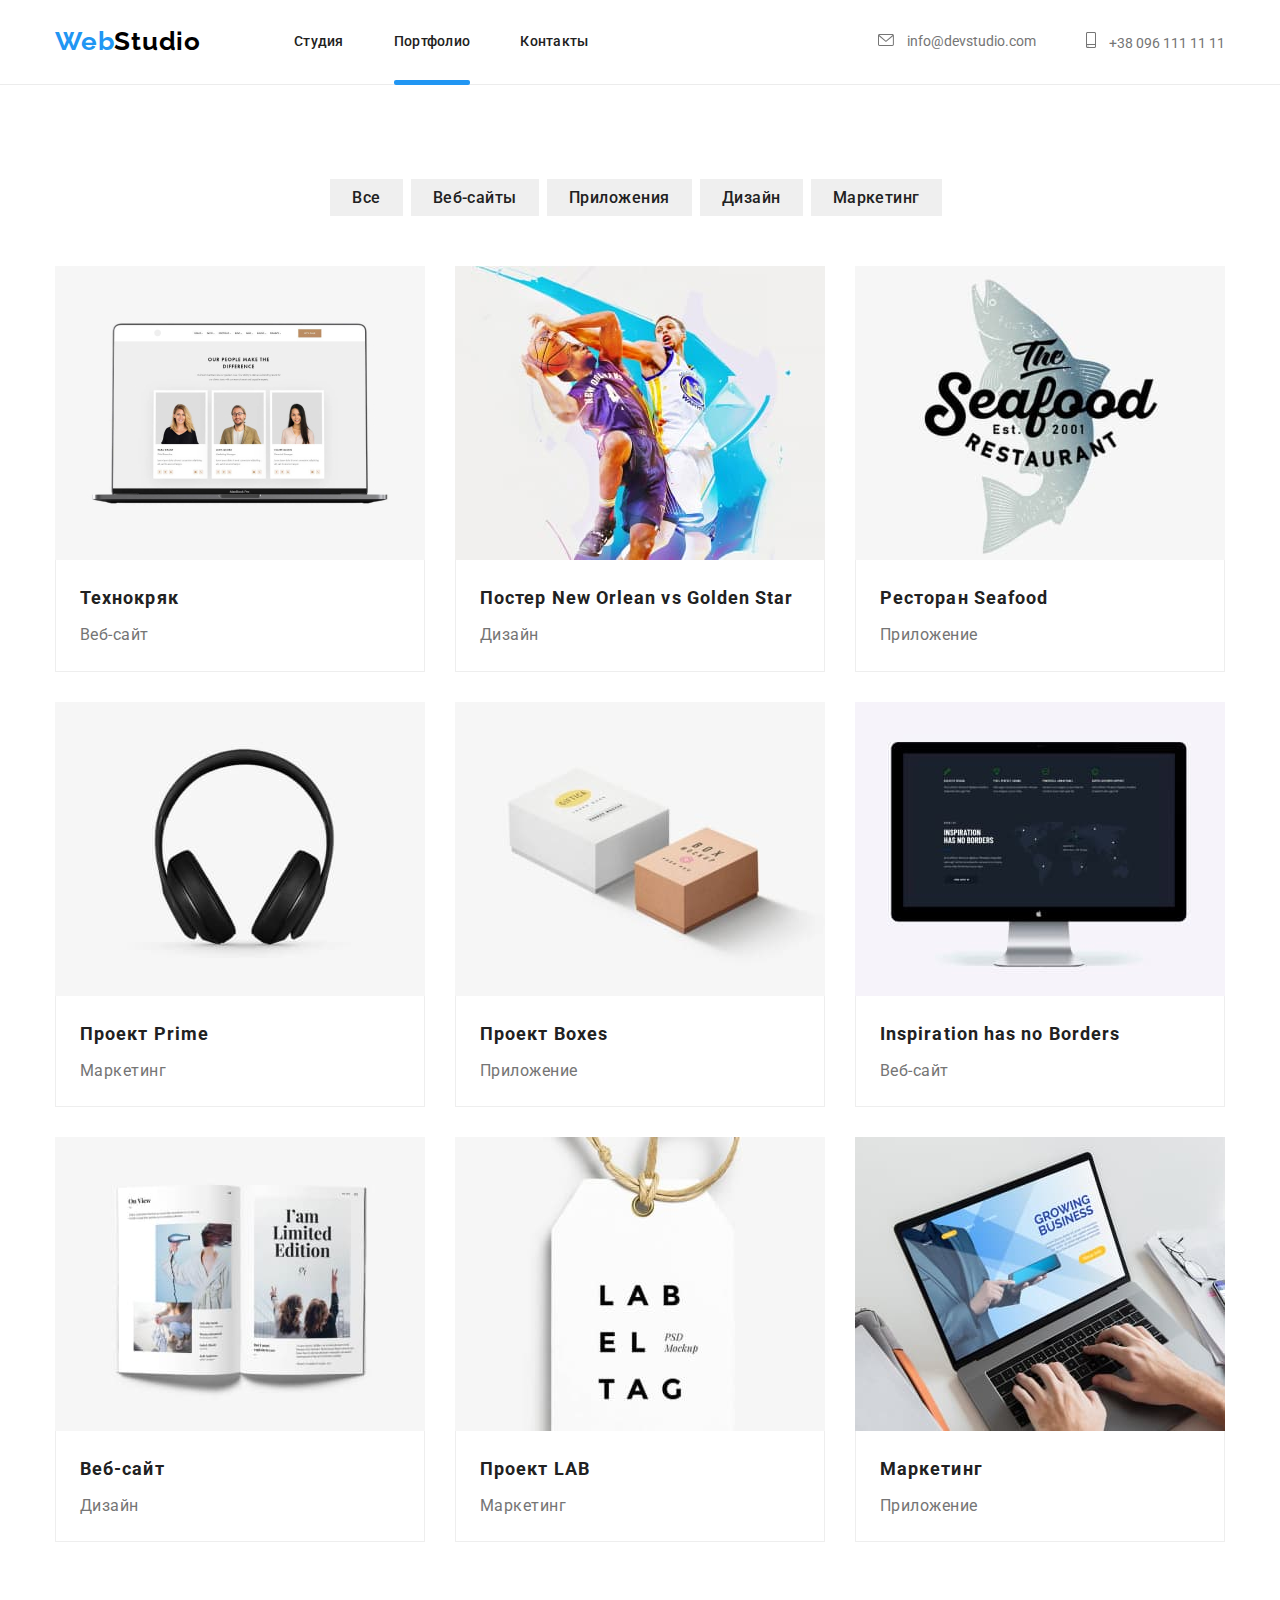
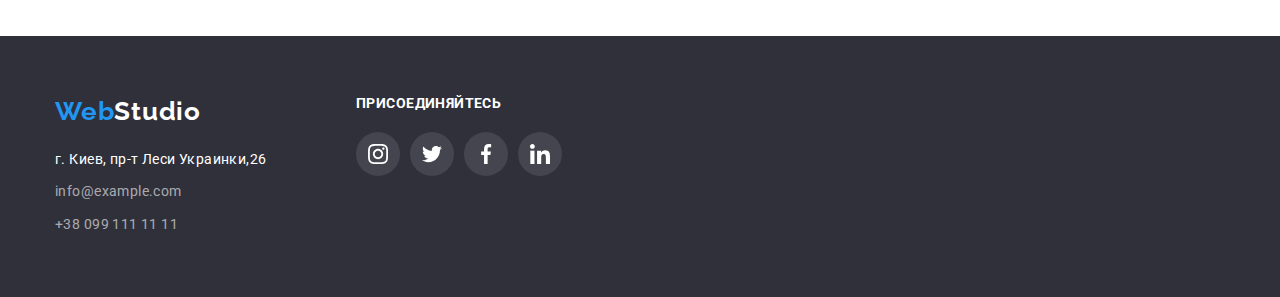
==== portfolio.html @ cd8141c8 "сохраняет файлы" ====
<!DOCTYPE html>
<html lang="ru">

<head>
    <meta charset="UTF-8">
    <meta http-equiv="X-UA-Compatible" content="IE=edge">
    <meta name="viewport" content="width=device-width, initial-scale=1.0">
    <title>Document</title>
    <link
        href="https://fonts.googleapis.com/css2?family=Raleway:wght@700&family=Roboto:wght@400;500;700;900&display=swap"
        rel="stylesheet">
        <link rel="stylesheet" href="https://cdnjs.cloudflare.com/ajax/libs/modern-normalize/1.1.0/modern-normalize.min.css">
    <link rel="stylesheet" href="./css/style.css">
</head>

<body>
    <header class="page-header">
        <div class="container ">
          <div class="main-nav">  
        <nav>

            <a href="/" class="logo">
                Web<samp class="logo-site">Studio</samp>
            </a>
            <ul class="site-nav list">
                <li class="item"><a href="./index.html" class="link">Студия</a></li>
                <li class="item"><a href="./portfolio.html" class="link current">Портфолио</a></li>
                <li class="item"><a href="" class="link">Контакты</a></li>
            </ul>
        </nav>

        <ul class="contacts-nav list">
            
            <li class="item ">
            
                <a href="info@devstudio.com" class="link-icon-mail">
                    <svg class="tel-icon" width="16" height="12">
                        <use href="./images/sprite.svg#icon-envelope"></use>
                    </svg>
                    info@devstudio.com </a>
            </li>
            
            <li class="item"><a href="+380961111111" class="link-icon-mail">
                    <svg class="tel-icon" width="10" height="16">
                        <use href="./images/sprite.svg#icon-smartphone"></use>
                    </svg> +38 096 111 11 11</a></li>
        </ul>
        </div>
        </div>

    </header>
        <main>
    <section class="section section-heder">
<ul class="list flex-button container">
    <li><button type="button" class="button-filter">Все</button></li>
    <li><button type="button" class="button-filter" >Веб-сайты</button></li>
    <li><button type="button" class="button-filter" >Приложения</button></li> 
    <li><button type="button" class="button-filter">Дизайн</button></li>
    <li><button type="button" class="button-filter" >Маркетинг</button></li>
</ul>
     <h1 class="works visually-hidden">Портфолио</h1>
    <ul class="container flex-set list">

     <li class="set-element">
          
             <div class="thumb-overlay">
        <img src="./images/img11.jpg" alt="Открытый ноутбук" width="370">
        <div class="overlay-text">Технокряк это современная площадка распространения коронавируса. Компании используют эту платформу для цифрового
        шпионажа и атак на защищённые сервера конкурентов.</div>
        </div>
        <div class="card-content"> 
        <h2 class="works-title">Технокряк</h2>
        <p class="works-text">Веб-сайт</p>
        </div>
       
    </li>
    <li class="set-element">

        <div class="thumb-overlay">
        <img src="./images/img12.jpg" alt="Два спортсмена играют в баскетбол" width="370" >
        <div class="overlay-text">Технокряк это современная площадка распространения коронавируса. Компании используют эту платформу для цифрового
        шпионажа и атак на защищённые сервера конкурентов.</div>
        </div>
        <div class="card-content">
         <h2 class="works-title" >Постер New Orlean vs Golden Star</h2>
         <p class="works-text">Дизайн</p>
        </div>
        
    </li>
    <li class="set-element">
        
            <div class="thumb-overlay">
        <img src="./images/img13.jpg" alt="Рисунок,полупрозрачная рыба" width="370">
        <div class="overlay-text">Технокряк это современная площадка распространения коронавируса. Компании используют эту платформу для цифрового
        шпионажа и атак на защищённые сервера конкурентов.</div>
        </div>
    <div class="card-content">
        <h2 class="works-title">Ресторан Seafood</h2>
        <p class="works-text" >Приложение</p>
    </div>
    
    </li>
    <li class="set-element">
        
            <div class="thumb-overlay">
        <img src="./images/img14.jpg" alt="Наушники" width="370">
        <div class="overlay-text">Технокряк это современная площадка распространения коронавируса. Компании используют эту платформу для цифрового
        шпионажа и атак на защищённые сервера конкурентов.</div>
        </div>
        <div class="card-content">
        <h2 class="works-title" >Проект Prime</h2>
        <p class="works-text">Маркетинг</p>
        </div>
        
    </li>
    <li class="set-element">
        
            <div class="thumb-overlay">
        <img src="./images/img15.jpg" alt="Две коробки" width="370">
        <div class="overlay-text">Технокряк это современная площадка распространения коронавируса. Компании используют эту платформу для цифрового
        шпионажа и атак на защищённые сервера конкурентов.</div>
        </div>
        <div class="card-content">
        <h2 class="works-title" >Проект Boxes</h2>
        <p class="works-text">Приложение</p>
        </div>
        
    </li>
    <li class="set-element">
       
            <div class="thumb-overlay">
        <img src="./images/img16.jpg" alt="Манитор" width="370">
        <div class="overlay-text">Технокряк это современная площадка распространения коронавируса. Компании используют эту платформу для цифрового
        шпионажа и атак на защищённые сервера конкурентов.</div>
        </div>
        <div class="card-content">
        <h2 class="works-title">Inspiration has no Borders</h2>
        <p class="works-text">Веб-сайт</p>
        
        </div>
    </li>
    <li class="set-element">
        
     <div class="thumb-overlay">
        <img src="./images/img17.jpg" alt="Открытая книга" width="370">
        <div class="overlay-text">Технокряк это современная площадка распространения коронавируса. Компании используют эту платформу для цифрового
        шпионажа и атак на защищённые сервера конкурентов.</div>
        </div>
        <div class="card-content">
        <h2 class="works-title" >Веб-сайт</h2>
        <p class="works-text">Дизайн</p>
        </div>
        
    </li>
    <li class="set-element">
        
        <div class="thumb-overlay">
        <img src="./images/img18.jpg" alt="Ярлык с надписью" width="370">
        <div class="overlay-text">Технокряк это современная площадка распространения коронавируса. Компании используют эту платформу для цифрового
        шпионажа и атак на защищённые сервера конкурентов.</div>
        </div>
        <div class="card-content">
        <h2 class="works-title" >Проект LAB</h2>
        <p class="works-text" >Маркетинг</p>
        
        </div>
    </li>
    <li class="set-element">
        
            <div class="thumb-overlay">
        <img src="./images/img19.jpg" alt="Человек работает за ноутбуком" width="370">
        <div class="overlay-text">Технокряк это современная площадка распространения коронавируса. Компании используют эту платформу для цифрового
        шпионажа и атак на защищённые сервера конкурентов</div>
        </div>
        <div class="card-content">
        <h2 class="works-title" >Маркетинг</h2>
        <p class="works-text" >Приложение</p>
        
        </div>
    </li>
    </ul>
</section>
</main>
<footer class="contacts">
    <div class=" container footer-flex">
        <div class="footer-cut">
            <a href="/" class="logo">Web<samp class="logo-site-part">Studio</samp></a>
            <address class="address">
                <a href="" class="addres-footer link-mail"> г. Киев, пр-т Леси Украинки,26</a><br>
                <a href="" class="addres-mail link-mail"> info@example.com </a><br>
                <a href="" class="addres-mail link-mail">+38 099 111 11 11</a>
            </address>
        </div>

        <div class="footer-flex ">
            <section>
                <h2 class="footer-title">присоединяйтесь</h2>
                <ul class="list flex-social-set">

                    <li class="social"><a href="" class="social-kard"> <svg width="20" height="20">
                                <use href="./images/sprite.svg#icon-instagram"></use>
                            </svg></a></li>
                    <li class="social"><a href="" class="social-kard"> <svg width="20" height="20">
                                <use href="./images/sprite.svg#icon-twitter"></use>
                            </svg></a></li>
                    <li class="social"><a href="" class="social-kard"> <svg width="20" height="20">
                                <use href="./images/sprite.svg#icon-facebook"></use>
                            </svg></a></li>
                    <li class="social"><a href="" class="social-kard"> <svg width="20" height="20">
                                <use href="./images/sprite.svg#icon-linkedin"></use>
                            </svg></a></li>
                </ul>

            </section>
        </div>
    </div>
</footer>
    
   
</body>
</html>
---- css/style.css ----
:root {
  --primary-text-color: #757575;
  --title-text-color: #212121;
  --accent-text-color: #2196f3;
  --primary-background-color: #ffffff;
  --secondary-background-color: #faf4f8;
  --bg-hero-footer-color: #2f303a;
}

body {
  background-color: var(--primary-background-color);
  color: var(--primary-text-color);
  font-family: Roboto, sans-serif;
}
.list {
  list-style: none;
}
a {
  text-decoration: none;
}
h1,
h2,
h3,
p,
ul {
  margin-top: 0px;
  margin-bottom: 0px;
}

/* Цвет оснвнго текста #757575 */
/* Вторичный цвет текста #212121*/
/* Первичный цвет фона  #FFFFFF */
/* Вторичный цвет фона #F5F4FA*/
/* Акцент #2196F3*/
/*Цвет footer #2F303A  */

.logo {
  color: var(--accent-text-color);
  font-family: Raleway, sans-serif;
  font-style: normal;
  font-weight: 700;
  font-size: 26px;
  line-height: 1.2;
  letter-spacing: 0.03em;
}
.logo-site {
  font-family: Raleway;
  font-style: normal;
  font-weight: bold;
  font-size: 26px;
  line-height: 1.2;
  letter-spacing: 0.03em;

  color: #000000;
}
.logo-site-part {
  font-family: Raleway;
  font-style: normal;
  font-weight: bold;
  font-size: 26px;
  line-height: 1.2;
  letter-spacing: 0.03em;
  color: var(--primary-background-color);
}

/* Хедер */
.page-header {
  border-bottom: 1px solid #ececec;
}
/* Контеинер */
.container {
  width: 1200px;
  padding-left: 15px;
  padding-right: 15px;
  margin-right: auto;
  margin-left: auto;
}
.main-nav {
  display: flex;
  align-items: center;
}
nav {
  display: flex;
  align-items: center;
}

/*Site-nav */
.site-nav {
  display: flex;
  margin-left: 93px;
  padding-left: 0px;
}
.site-nav .item + .item {
  margin-left: 50px;
}

.site-nav .link {
  position: relative;
  display: block;
  padding-top: 32px;
  padding-bottom: 32px;
  font-style: normal;
  font-weight: 500;
  font-size: 14px;
  line-height: 1.4;
  letter-spacing: 0.02em;
  color: var(--title-text-color);
  transition-property: color;
  transition-duration: 250ms;
  transition-timing-function: cubic-bezier(0.4, 0, 0.2, 1);
}

.site-nav .link::after {
  position: absolute;
  left: 0px;
  bottom: -1px;
  content: " ";
  display: block;
  width: 100%;
  height: 5px;
  border-radius: 2px;
  background-color: var(--accent-text-color);
  opacity: 0;
  transition: opacity 250ms cubic-bezier(0.4, 0, 0.2, 1);
}
.site-nav .link:hover,
.site-nav .link:focus {
  color: var(--accent-text-color);
}

.site-nav .link.current::after {
  opacity: 1;
}

/*  Контакты*/
.contacts-nav {
  display: flex;
  margin-left: auto;
  padding-left: 0px;
}
.contacts-nav .item + .item {
  margin-left: 50px;
}

.item {
  align-items: center;
  justify-content: center;
}
.link-icon-mail {
  font-style: normal;
  font-size: 14px;
  line-height: 1.14;
  color: #757575;
  fill: #757575;
  transition-property: color;
  transition-duration: 250ms;
  transition-timing-function: cubic-bezier(0.4, 0, 0.2, 1);
}

.link-icon-mail:hover,
.link-icon-mail:focus {
  color: var(--accent-text-color);
  fill: var(--accent-text-color);
}
.tel-icon {
  margin-right: 10px;
}

/*Герой */
.hero {
  text-align: center;
  padding-top: 200px;
  padding-bottom: 200px;
}

.hero-title {
  margin-bottom: 30px;
  font-style: 400;
  font-weight: 900;
  font-size: 44px;
  line-height: 1.4;
  letter-spacing: 0.06em;
  text-transform: uppercase;
  color: var(--primary-background-color);
}

/* Банер */
.overlay {
  max-width: 1600px;
  height: 600px;
  margin-left: auto;
  margin-right: auto;
  background-image: linear-gradient(
      rgba(47, 48, 58, 0.4),
      rgba(47, 48, 58, 0.4)
    ),
    url(../images/hiro.jpg);
}
/* section */
.section {
  padding-bottom: 94px;
  padding-top: 94px;
}
.section-heder {
  padding-top: 94px;
}
.photo {
  background-color: #f5f4fa;
}
.button {
  display: inline-block;
  border-radius: 4px;
  padding: 10px 32px;
  min-width: 200px;

  color: var(--primary-background-color);
  background-color: var(--accent-text-color);
  font-family: Roboto, sans-serif;
  font-style: normal;
  font-weight: 700;
  font-size: 16px;
  line-height: 1.9;
  letter-spacing: 0.06em;
  text-decoration: none;
}

.section-title-list {
  margin-top: 0px;
  margin-bottom: 0px;
}

.section-title {
  margin-bottom: 50px;
  font-weight: 700;
  font-size: 36px;
  line-height: 1.2;
  text-align: center;
  letter-spacing: 0.03em;
  color: var(--title-text-color);
}
.section-tab {
  padding-top: 0px;
}
.thamb {
  display: flex;
  position: relative;
}
.thamb-text {
  display: flex;
  position: absolute;
  width: 370px;
  height: 70px;
  background-color: rgba(47, 48, 58, 0.8);

  font-style: normal;
  font-weight: 700;
  font-size: 14px;
  line-height: 1.14;
  letter-spacing: 0.03em;
  text-transform: uppercase;
  color: #ffffff;
  align-items: center;
  justify-content: center;
  bottom: 0px;
  right: 0px;
}

/* Приемущества */
.benefits {
  display: flex;
}
.benefits .elements {
  width: 270px;
  margin-right: 30px;
}
.benefits .elements:last-child {
  margin-right: 0px;
}
.benefits-title {
  margin-top: 0px;
  margin-bottom: 10px;
  font-style: 400;
  font-weight: 700;
  font-size: 14px;
  line-height: 1.14;
  letter-spacing: 0.03em;
  text-transform: uppercase;
  color: var(--title-text-color);
}
.benefits-text {
  font-size: 14px;
  line-height: 1.7;
  letter-spacing: 0.03em;
}

.flex-icon {
  display: flex;
}

.icon-benefids {
  display: flex;
  width: 270px;
  height: 120px;
  background-color: #f5f4fa;
  margin-bottom: 30px;
  align-items: center;
  justify-content: center;
}
.icon-benefids:not(:last-child) {
  margin-right: 30px;
}
.icon-kard {
}
/* Наша команда */
.team {
  display: flex;
}
.team-element {
  border-bottom-left-radius: 4px;
  border-bottom-right-radius: 4px;
  background-color: #ffffff;
  margin-right: 30px;
  box-shadow: 0px 1px 3px rgba(0, 0, 0, 0.12), 0px 1px 1px rgba(0, 0, 0, 0.14),
    0px 2px 1px rgba(0, 0, 0, 0.2);
}

.team .team-element:last-child {
  margin: 0px;
}

.team-title {
  padding-top: 30px;
  font-weight: 500;
  font-size: 16px;
  line-height: 1.2;
  text-align: center;
  letter-spacing: 0.03em;
  color: var(--title-text-color);
}
.team-text {
  margin-top: 10px;
  font-size: 16px;
  line-height: 1.9;
  text-align: center;
  letter-spacing: 0.03em;
}
.team-blok {
}
.flex-social {
  display: flex;
  padding: 0px 32px 30px 32px;
  margin-top: 16px;
}
.social {
  display: flex;
}

.social-link {
  width: 44px;
  height: 44px;
  padding: 12px;
  border-radius: 100px;
  fill: #afb1b8;
  transition-property: background-color;
  transition-duration: 250ms;
  transition-timing-function: cubic-bezier(0.4, 0, 0.2, 1);
}

.social-link:hover,
.social-link:focus {
  border-radius: 100px;
  background-color: #2196f3;
  fill: #ffffff;
}
.social:not(:last-child) {
  margin-right: 10px;
}

/* Футер */
.contacts {
  background-color: var(--bg-hero-footer-color);
  padding-top: 60px;
  padding-bottom: 60px;
}
.address {
  margin-top: 20px;
}

.link-mail {
  display: inline-block;
}
.link-mail:not(:last-child) {
  margin-bottom: 9px;
}
.addres-footer {
  font-family: Roboto, sans-serif;
  font-style: normal;
  font-weight: 400;
  font-size: 14px;
  line-height: 1.7;
  letter-spacing: 0.03em;
  color: var(--primary-background-color);
}
.addres-mail {
  font-family: Roboto, sans-serif;
  font-style: normal;
  font-weight: 400;
  font-size: 14px;
  line-height: 1.7;
  letter-spacing: 0.03em;
  color: rgba(255, 255, 255, 0.6);
}
.footer-flex {
  display: flex;
}
.footer-flex:not(:first-child) {
  margin-left: 70px;
}

.footer-title {
  margin-bottom: 20px;
  font-style: normal;
  font-weight: 700;
  font-size: 14px;
  line-height: 1.14;
  letter-spacing: 0.03em;
  text-transform: uppercase;
  color: #ffffff;
}
.footer-cut {
  width: 231px;
}

.flex-social-set {
  display: flex;
  padding-left: 0px;
}
.social-kard {
  width: 44px;
  height: 44px;
  padding: 12px;
  border-radius: 100px;
  background-color: rgba(255, 255, 255, 0.1);
  fill: #ffffff;
  transition-property: background-color;
  transition-duration: 250ms;
  transition-timing-function: cubic-bezier(0.4, 0, 0.2, 1);
}
.social-kard:hover,
.social-kard:focus {
  border-radius: 100px;
  background-color: #2196f3;
}
/* Наши клиенты */
.clients {
  display: flex;
  padding-left: 0px;
}

.clients-icon {
  display: flex;
}
.icon-hover {
  width: 170px;
  height: 92px;
  border: solid#AFB1B8 1px;
  border-radius: 2px;
  padding: 16px 32px;
  fill: #afb1b8;
  transition-property: border, fill;
  transition-duration: 250ms;
  transition-timing-function: cubic-bezier(0.4, 0, 0.2, 1);
}
.icon-hover:hover,
.icon-hover:focus {
  border: solid#2196f3 1px;
  fill: var(--accent-text-color);
}
.clients-icon:not(:last-child) {
  margin-right: 30px;
}

/* Стили для Партфолио */
.flex-button {
  display: flex;
  justify-content: center;
  margin-bottom: 50px;
}

.button-filter {
  padding: 6px 22px;
  margin-right: 8px;

  font-family: Roboto, sans-serif;
  font-style: normal;
  font-weight: 500;
  font-size: 16px;
  line-height: 1.6;
  letter-spacing: 0.03em;
  color: var(--title-text-color);
  border: 0px;
  transition-property: background-color;
  transition-duration: 250ms;
  transition-timing-function: cubic-bezier(0.4, 0, 0.2, 1);
}

.button-filter:hover,
.button-filter:focus {
  color: var(--primary-background-color);
  background-color: var(--accent-text-color);
  box-shadow: 0px 0px 2px rgba(0, 0, 0, 0.12), 0px 0px 1px rgba(0, 0, 0, 0.08),
    0px 0px 3px rgba(0, 0, 0, 0.1);
}
.visually-hidden {
  position: absolute;
  width: 1px;
  height: 1px;
  margin: -1px;
  border: 0;
  padding: 0;
  white-space: nowrap;
  clip-path: inset(100%);
  clip: rect(0 0 0 0);
  overflow: hidden;
}
.flex-set {
  display: flex;
  flex-wrap: wrap;
}

.set-element {
  margin-left: 30px;
  margin-top: 30px;
  transition-property: box-shadow;
  transition-duration: 250ms;
  transition-timing-function: cubic-bezier(0.4, 0, 0.2, 1);
}

.set-element:hover {
  box-shadow: 0px 1px 4px rgba(0, 0, 0, 0.16), 0px 0px 4px rgba(0, 0, 0, 0.06),
    0px 0px 1px rgba(0, 0, 0, 0.12);
}
.set-element:nth-last-child(3n) {
  margin-left: 0px;
}
.set-element:nth-child(-n + 3) {
  margin-top: 0px;
}

.card-content {
  padding: 20px 24px;
  border: solid#EEEEEE 1px;
  border-top: 0px;
}

.flex-element {
  margin-right: 30px;
}
.flex-element:last-child {
  margin-right: 0px;
}
.works {
  display: flex;
}

.works-title {
  margin-bottom: 4px;
  margin-top: 0px;
  font-weight: 700;
  font-size: 18px;
  line-height: 2;
  letter-spacing: 0.06em;
  color: var(--title-text-color);
}
.works-text {
  margin-top: 4px;
  font-size: 16px;
  line-height: 1.9;
  letter-spacing: 0.03em;
  color: var(--primary-text-color);
}
.thumb-overlay {
  display: flex;
  position: relative;
  overflow: hidden;
}

.overlay-text {
  position: absolute;
  top: 0px;
  left: 0px;
  width: 100%;
  height: 100%;
  padding: 64px 24px;
  color: #ffffff;
  background-color: rgba(33, 150, 243, 0.9);

  font-style: regular;
  font-size: 18px;
  line-height: 28px;
  line-height: 133%;
  letter-spacing: 3%;

  transform: translateY(100%);
  transition: transform 250ms cubic-bezier(0.4, 0, 0.2, 1);
}

.set-element:hover .overlay-text {
  transform: translateY(0);
}
.backdrop {
  position: fixed;
  top: 0;
  left: 0;
  width: 100%;
  height: 100%;
  background-color: rgba(0, 0, 0, 0.2);
  opacity: 1;
  transition: opacity 250ms cubic-bezier(0.4, 0, 0.2, 1);
}

.backdrop.is-hidden {
  opacity: 0;
  pointer-events: none;
}
.modal {
  position: absolute;
  width: 528px;
  height: 581px;
  top: 50%;
  left: 50%;
  background-color: #ffffff;
  transform: translate(-50%, -50%) scale(1);
}
.backdrop.is-hidden.modal {
  transform: translate(-50%, -50%) scale(0.9);
}

.modal-button {
  position: absolute;
  top: 8px;
  right: 8px;
  border: 9px 10px;
  border-radius: 50%;
  border: solid rgba(0, 0, 0, 0.1) 1px;
  background-color: #ffffff;
}
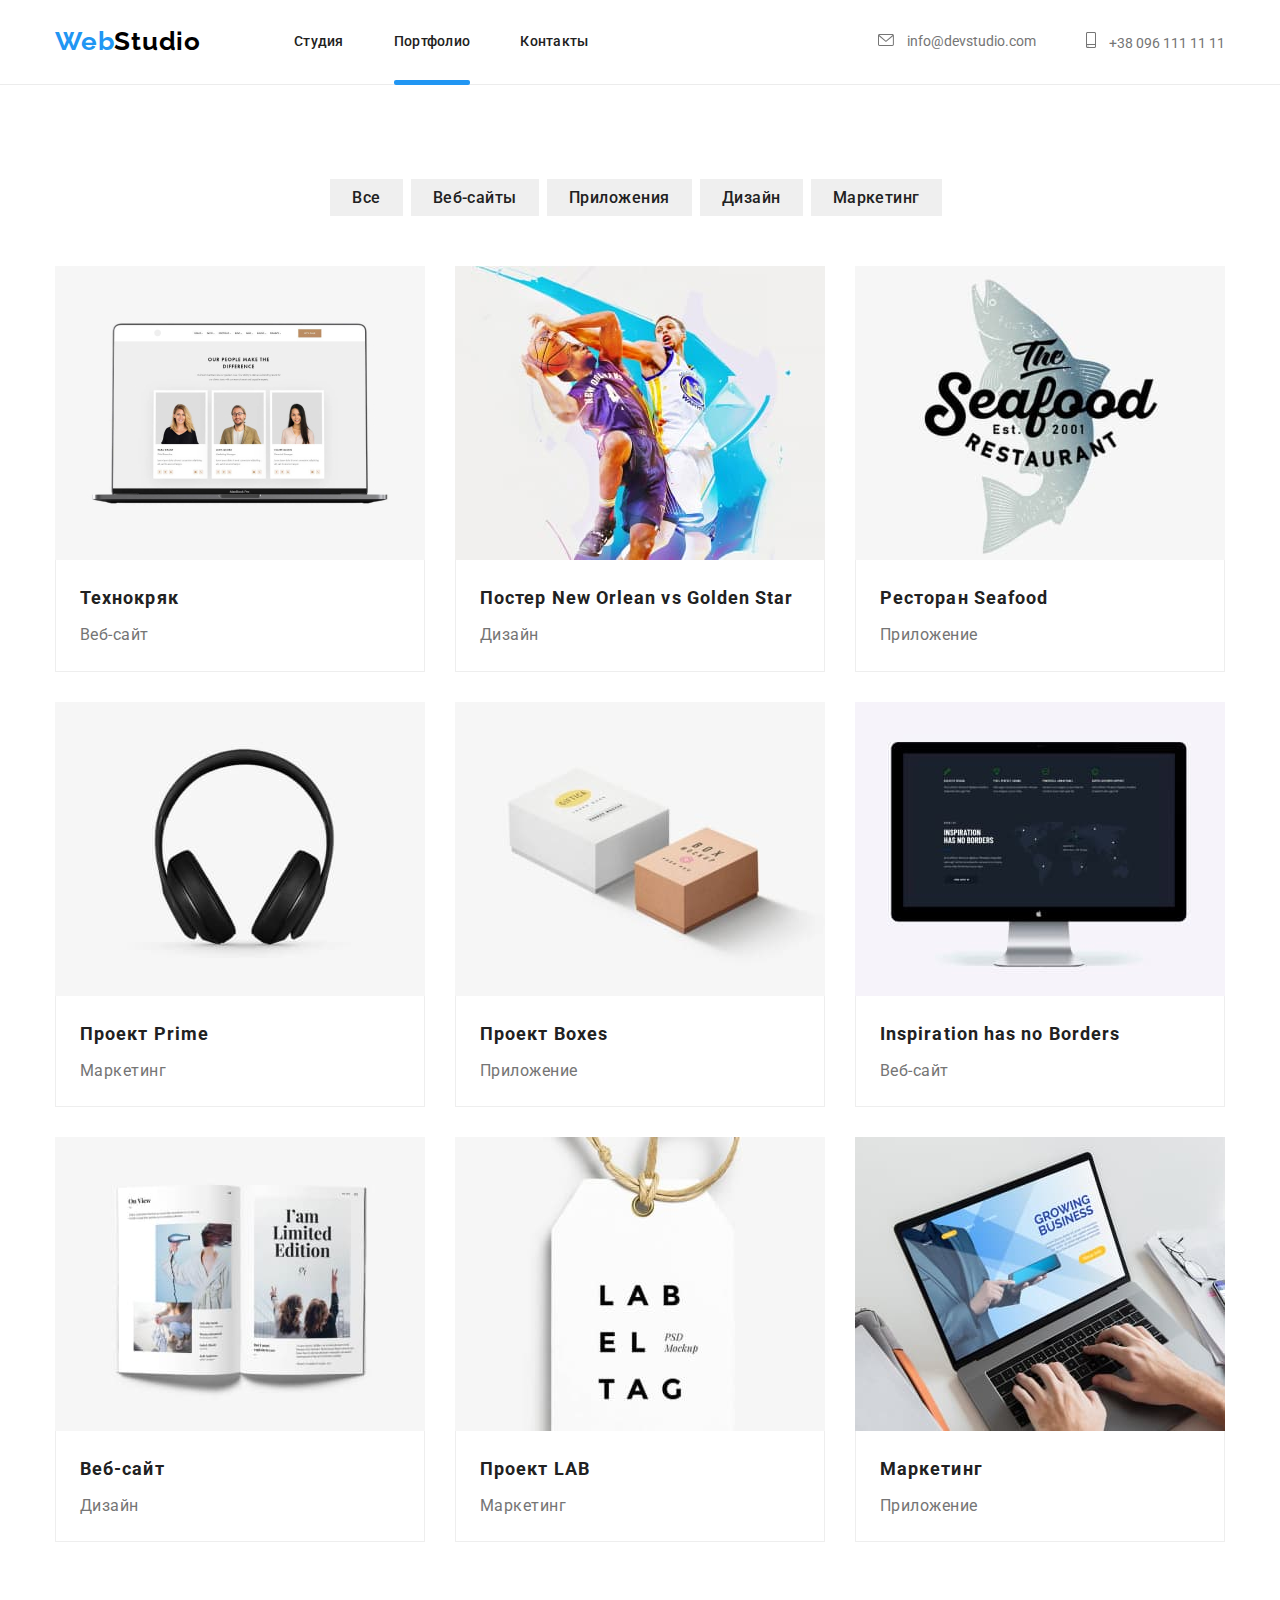
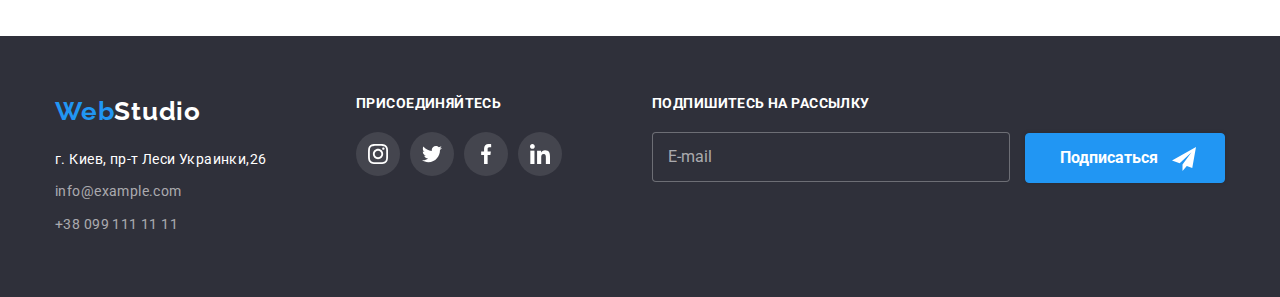
==== commit 1265d0ee: "сохраняет форму в футере" ====
--- a/portfolio.html
+++ b/portfolio.html
@@ -213,6 +213,17 @@
 
             </section>
         </div>
+        <div class="form-block">
+            <form class="form-futer" autocomplete="off"></form>
+            <h2 class="form-title-footer">Подпишитесь на рассылку</h2>
+            <label for="mail" class="footer-label">E-mail</label>
+            <input type="email" name="mail" id="mail" class="input-form-futer">
+            <button class="footer-buton">Подписаться
+                <svg width="24" height="24" class="form-icon-footer">
+                    <use href="./images/icon.svg#icon-icon-send"></use>
+                </svg></a></li>
+            </button>
+        </div>
     </div>
 </footer>
     
--- a/css/style.css
+++ b/css/style.css
@@ -430,7 +430,64 @@
 .footer-cut {
   width: 231px;
 }
-
+.form-block {
+  margin-left: 90px;
+}
+.form-futer {
+  display: flex;
+  flex-direction: column;
+  position: relative;
+}
+.footer-label {
+  position: absolute;
+  padding: 15px 16px;
+  font-style: normal;
+  font-size: 16px;
+  line-height: 1.25;
+  color: rgba(255, 255, 255, 0.6);
+}
+.footer-buton {
+  position: relative;
+  margin-left: 11px;
+  width: 200px;
+  height: 50px;
+  text-align: center;
+  font-style: normal;
+  font-weight: 700;
+  font-size: 16px;
+  line-height: 1.8;
+  padding: 10px 62px 10px 29px;
+  background-color: var(--accent-text-color);
+  color: #ffffff;
+  border-radius: 4px;
+  border: 1px solid var(--accent-text-color);
+  box-shadow: 0px 0px 4px rgba(0, 0, 0, 0.15);
+}
+.form-icon-footer {
+  position: absolute;
+  top: 13px;
+  right: 28px;
+}
+.input-form-futer {
+  width: 358px;
+  height: 50px;
+  border: 1px solid rgba(255, 255, 255, 0.3);
+  border-radius: 4px;
+  background-color: var(--bg-hero-footer-color);
+  padding-left: 65px;
+  color: #ffffff;
+}
+
+.form-title-footer {
+  margin-bottom: 20px;
+  font-style: normal;
+  font-weight: 700;
+  font-size: 14px;
+  line-height: 1.14;
+  letter-spacing: 0.03em;
+  text-transform: uppercase;
+  color: #ffffff;
+}
 .flex-social-set {
   display: flex;
   padding-left: 0px;
@@ -644,4 +701,170 @@
   border-radius: 50%;
   border: solid rgba(0, 0, 0, 0.1) 1px;
   background-color: #ffffff;
-}
+  transition-duration: 250ms;
+  transition-timing-function: cubic-bezier(0.4, 0, 0.2, 1);
+}
+.modal-button:focus-within > .icon-focus {
+  fill: var(--accent-text-color);
+}
+.icon-focus:hover {
+  fill: var(--accent-text-color);
+}
+textarea {
+  resize: none;
+  padding: 12px 16px;
+  border: 1px solid rgba(33, 33, 33, 0.2);
+  width: 448px;
+  height: 120px;
+}
+.form {
+  width: 528px;
+  padding: 40px;
+  margin-left: auto;
+  margin-right: auto;
+}
+.form-title {
+  display: block;
+  margin-bottom: 12px;
+  font-weight: bold;
+  font-style: normal;
+  font-size: 20px;
+  line-height: 1.15;
+  align-items: center;
+  letter-spacing: 3%;
+  color: #212121;
+}
+
+.form-fild {
+  display: flex;
+  flex-direction: column;
+  position: relative;
+  width: 448px;
+  position: relative;
+  margin-bottom: 10px;
+  color: #757575;
+}
+.form-fild input {
+  height: 40px;
+  margin: 0px;
+  padding: 11px 12px 11px 35px;
+  border: 1px solid rgba(117, 117, 117, 0.5);
+  border-radius: 4px;
+  fill: #212121;
+  transition-duration: 250ms;
+  transition-timing-function: cubic-bezier(0.4, 0, 0.2, 1);
+}
+.icon-form {
+  position: absolute;
+  bottom: 11px;
+  left: 12px;
+  fill: #212121;
+  transition-duration: 250ms;
+  transition-timing-function: cubic-bezier(0.4, 0, 0.2, 1);
+}
+.form-fild:focus-within > .icon-form {
+  fill: var(--accent-text-color);
+}
+.form-fild:hover > .icon-form {
+  fill: var(--accent-text-color);
+}
+.input-hover:focus,
+.input-hover:hover {
+  border: 1px solid var(--accent-text-color);
+}
+
+.form-fild label {
+  bottom: 20px;
+  margin-bottom: 4px;
+  font-style: Regular;
+  font-size: 12px;
+  line-height: 1.16;
+  color: #757575;
+}
+.form-fild-coment textarea::placeholder {
+  color: rgba(117, 117, 117, 0.5);
+  font-style: Regular;
+  font-size: 12px;
+  line-height: 1.16;
+}
+.form-check {
+  display: flex;
+  align-items: center;
+  justify-content: center;
+}
+.check {
+  position: relative;
+  font-size: 14px;
+  line-height: 1.7;
+  font-weight: normal;
+  color: #757575;
+}
+
+.icon-form-check {
+  position: absolute;
+  top: 0px;
+  left: -18px;
+  background-color: #ffffff;
+}
+
+.flex-form {
+  display: flex;
+  align-items: center;
+  justify-content: center;
+}
+.form-button {
+  width: 200px;
+  height: 50px;
+  padding: 10px 55px 10px 56px;
+  border: 0px;
+  border-radius: 4px;
+  margin-top: 30px;
+
+  font-style: normal;
+  font-weight: 700;
+  font-size: 16px;
+  line-height: 1.9;
+  align-items: center;
+  color: #ffffff;
+  background-color: var(--accent-text-color);
+}
+.form-button:focus {
+  box-shadow: 0px 0px 4px rgba(0, 0, 0, 0.15);
+}
+.form-fild-coment {
+  margin-bottom: 20px;
+  height: 138px;
+}
+.form-fild-coment label {
+  display: block;
+  margin-bottom: 4px;
+  font-style: Regular;
+  font-size: 12px;
+  line-height: 1.16;
+  color: #757575;
+}
+.check a {
+  text-decoration: underline;
+  color: var(--accent-text-color);
+}
+
+.checkbox {
+  appearance: none;
+}
+.check {
+  align-items: center;
+}
+.icon-form-check {
+  display: inline-block;
+  width: 16px;
+  height: 15px;
+  border: 2px solid #212121;
+  border-radius: 4px;
+}
+.checkbox:checked + .icon-form-check {
+  background-color: var(--accent-text-color);
+  background-image: url(../images/check.svg);
+  background-size: contain;
+  background-origin: border-box;
+  border-color: var(--accent-text-color);
+}
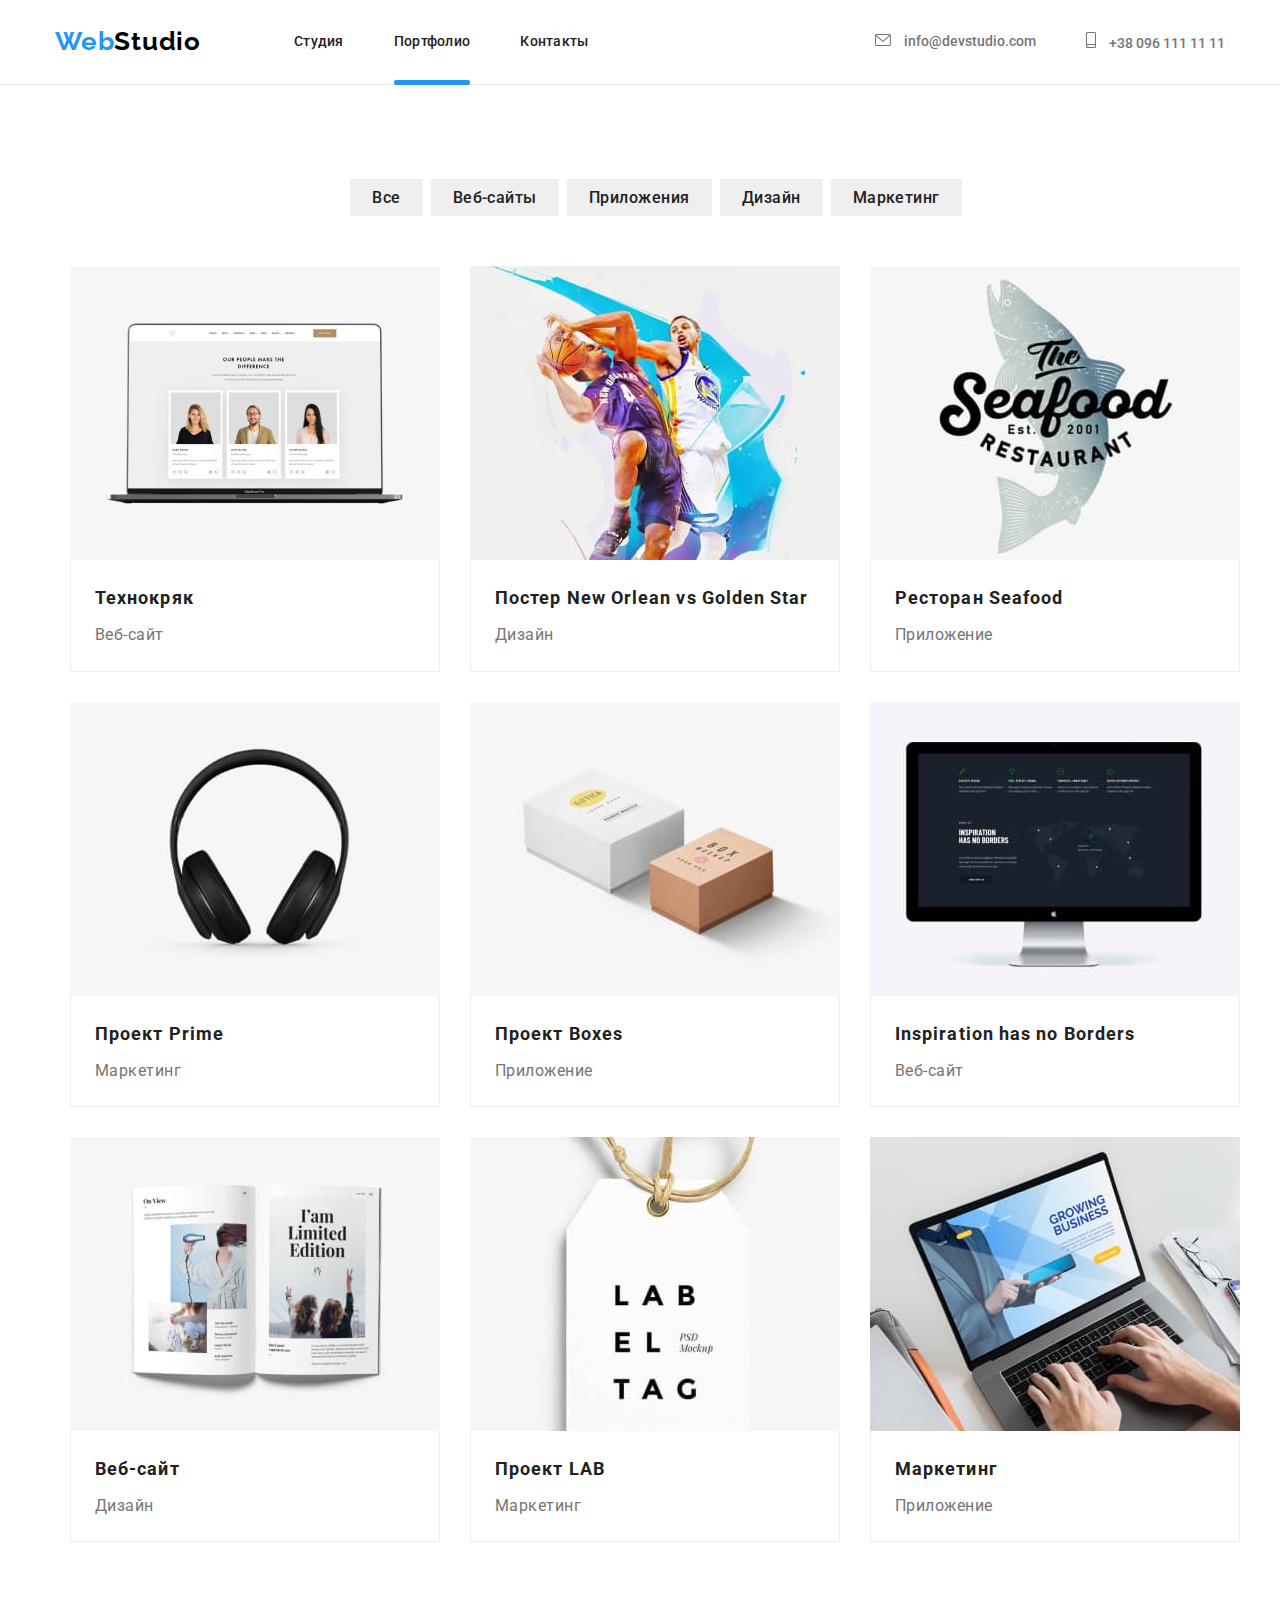
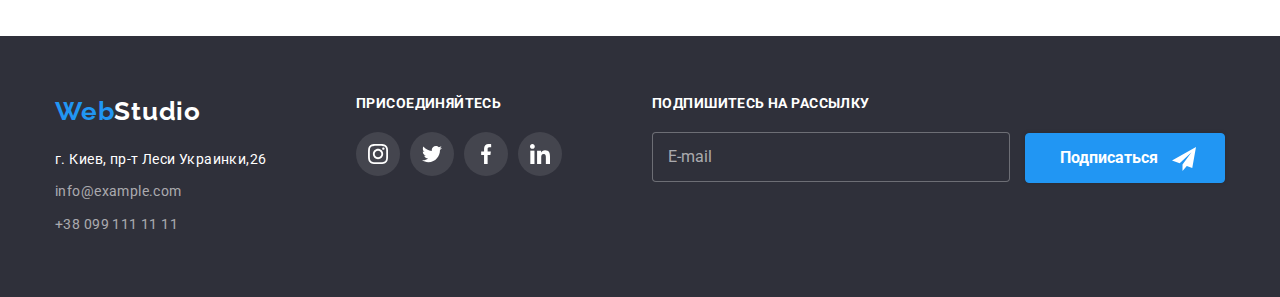
==== commit 8c503904: "cохраняет финальную версию форм" ====
--- a/portfolio.html
+++ b/portfolio.html
@@ -51,7 +51,8 @@
     </header>
         <main>
     <section class="section section-heder">
-<ul class="list flex-button container">
+        <div class="container">
+<ul class="list flex-button ">
     <li><button type="button" class="button-filter">Все</button></li>
     <li><button type="button" class="button-filter" >Веб-сайты</button></li>
     <li><button type="button" class="button-filter" >Приложения</button></li> 
@@ -179,6 +180,7 @@
         </div>
     </li>
     </ul>
+    </div>
 </section>
 </main>
 <footer class="contacts">
@@ -218,7 +220,7 @@
             <h2 class="form-title-footer">Подпишитесь на рассылку</h2>
             <label for="mail" class="footer-label">E-mail</label>
             <input type="email" name="mail" id="mail" class="input-form-futer">
-            <button class="footer-buton">Подписаться
+            <button type="submit" class="footer-buton">Подписаться
                 <svg width="24" height="24" class="form-icon-footer">
                     <use href="./images/icon.svg#icon-icon-send"></use>
                 </svg></a></li>
--- a/css/style.css
+++ b/css/style.css
@@ -148,8 +148,10 @@
 }
 .link-icon-mail {
   font-style: normal;
+  font-weight: 500;
   font-size: 14px;
   line-height: 1.14;
+  line-height: 100%;
   color: #757575;
   fill: #757575;
   transition-property: color;
@@ -268,6 +270,7 @@
 /* Приемущества */
 .benefits {
   display: flex;
+  padding-left: 0px;
 }
 .benefits .elements {
   width: 270px;
@@ -314,6 +317,7 @@
 /* Наша команда */
 .team {
   display: flex;
+  padding-left: 0px;
 }
 .team-element {
   border-bottom-left-radius: 4px;
@@ -474,8 +478,11 @@
   border: 1px solid rgba(255, 255, 255, 0.3);
   border-radius: 4px;
   background-color: var(--bg-hero-footer-color);
-  padding-left: 65px;
-  color: #ffffff;
+  padding: 15px 16px;
+  font-style: normal;
+  font-size: 16px;
+  line-height: 1.25;
+  color: rgba(255, 255, 255, 0.6);
 }
 
 .form-title-footer {
@@ -618,6 +625,7 @@
 }
 .works {
   display: flex;
+  padding-left: 0px;
 }
 
 .works-title {
@@ -654,7 +662,7 @@
 
   font-style: regular;
   font-size: 18px;
-  line-height: 28px;
+  line-height: 1.55;
   line-height: 133%;
   letter-spacing: 3%;
 
@@ -697,7 +705,8 @@
   position: absolute;
   top: 8px;
   right: 8px;
-  border: 9px 10px;
+  width: 30px;
+  height: 30px;
   border-radius: 50%;
   border: solid rgba(0, 0, 0, 0.1) 1px;
   background-color: #ffffff;
@@ -716,7 +725,14 @@
   border: 1px solid rgba(33, 33, 33, 0.2);
   width: 448px;
   height: 120px;
-}
+  transition-duration: 250ms;
+  transition-timing-function: cubic-bezier(0.4, 0, 0.2, 1);
+}
+textarea:hover,
+textarea:focus {
+  border-color: var(--accent-text-color);
+}
+
 .form {
   width: 528px;
   padding: 40px;
@@ -789,7 +805,7 @@
 }
 .form-check {
   display: flex;
-  align-items: center;
+
   justify-content: center;
 }
 .check {
@@ -802,8 +818,8 @@
 
 .icon-form-check {
   position: absolute;
-  top: 0px;
-  left: -18px;
+  top: 3px;
+  left: -24px;
   background-color: #ffffff;
 }
 
@@ -827,7 +843,11 @@
   align-items: center;
   color: #ffffff;
   background-color: var(--accent-text-color);
-}
+  transition-property: box-shadow;
+  transition-duration: 250ms;
+  transition-timing-function: cubic-bezier(0.4, 0, 0.2, 1);
+}
+.form-button:hover,
 .form-button:focus {
   box-shadow: 0px 0px 4px rgba(0, 0, 0, 0.15);
 }
@@ -835,6 +855,7 @@
   margin-bottom: 20px;
   height: 138px;
 }
+
 .form-fild-coment label {
   display: block;
   margin-bottom: 4px;
